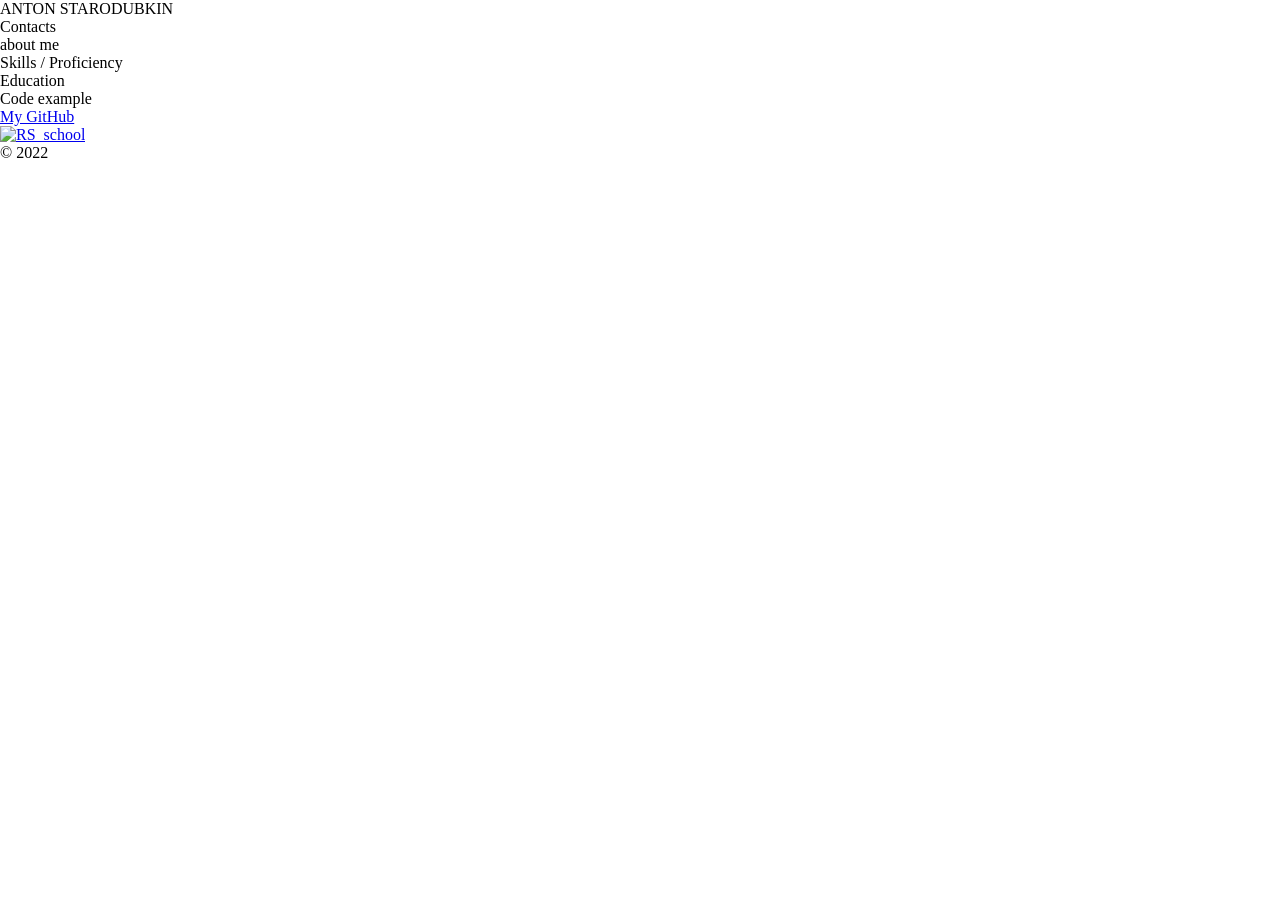
==== index.html @ 7451dd39 "feat: add HTML footer" ====
<!doctype html>
<html lang="en">
<head>
    <meta charset="UTF-8">
    <meta content="width=device-width, user-scalable=no, initial-scale=1.0, maximum-scale=1.0, minimum-scale=1.0"
          name="viewport">
    <meta content="ie=edge" http-equiv="X-UA-Compatible">
    <link href="style.css" rel="stylesheet">
    <title>My CV</title>
</head>
<body>
<div class="container">
    <header>
        <h1>ANTON STARODUBKIN</h1>
        <nav>
            <ul>
                <li>Contacts</li>
                <li>about me</li>
                <li>Skills / Proficiency</li>
                <li>Education</li>
                <li>Code example</li>
            </ul>
        </nav>
    </header>
    <main>

    </main>
    <footer>
        <div>
            <a href="#">My GitHub</a>
        </div>
        <div>
            <a href="#"><img src="#" alt="RS_school"></a>
        </div>
        <p>&copy; 2022</p>
    </footer>
</div>
</body>
</html>
---- style.css ----
* {
    box-sizing: border-box;
    margin: 0;
    padding: 0;
    border: 0;
    outline: 0;
    font-weight: inherit;
    font-style: inherit;
    font-size: 100%;
    font-family: inherit;
    vertical-align: baseline;
}
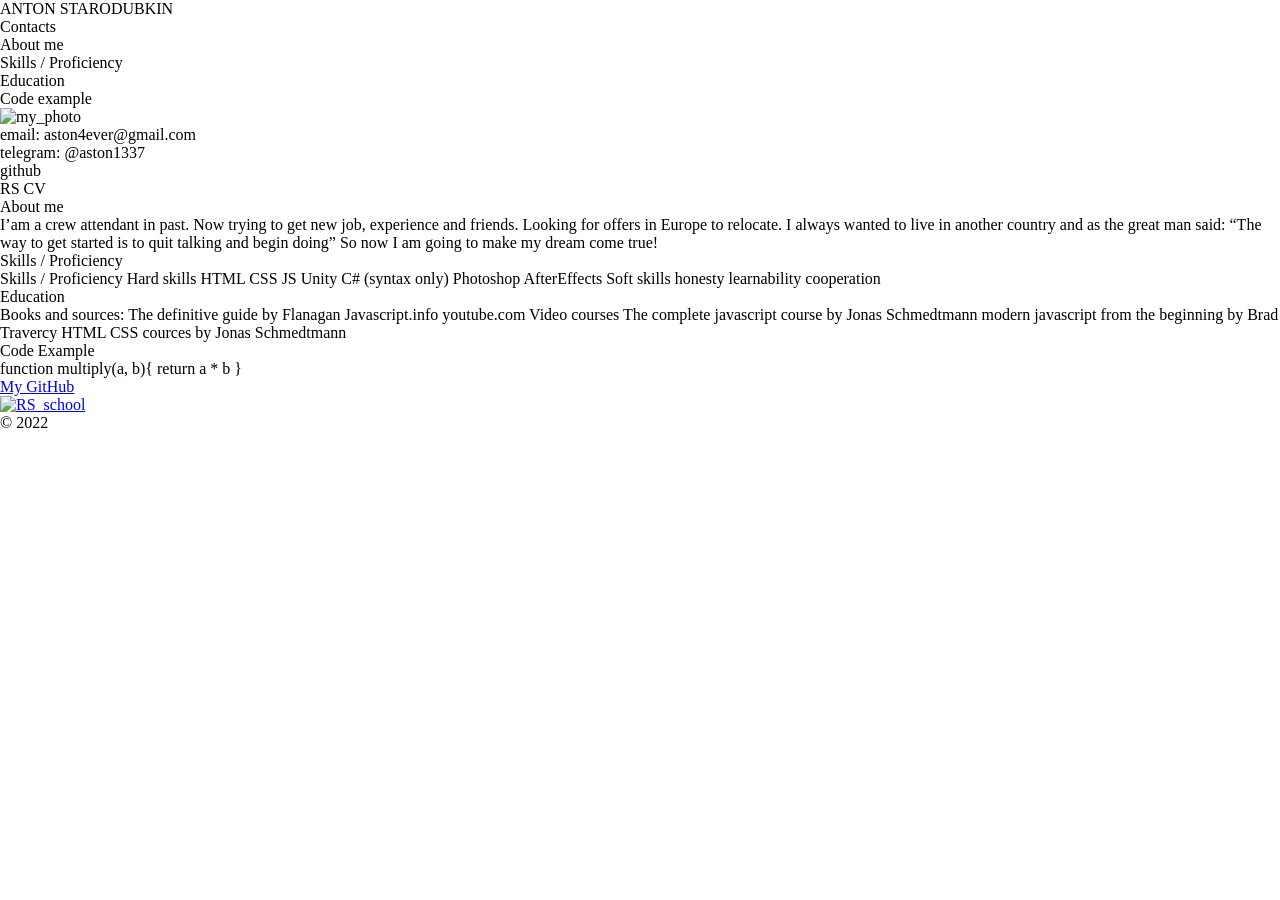
==== commit f6d5dce7: "feat: add HTML main" ====
--- a/index.html
+++ b/index.html
@@ -15,7 +15,7 @@
         <nav>
             <ul>
                 <li>Contacts</li>
-                <li>about me</li>
+                <li>About me</li>
                 <li>Skills / Proficiency</li>
                 <li>Education</li>
                 <li>Code example</li>
@@ -23,7 +23,60 @@
         </nav>
     </header>
     <main>
-
+        <section>
+            <div>
+                <img src="#" alt="my_photo">
+            </div>
+            <ul>
+                <li>email: aston4ever@gmail.com</li>
+                <li>telegram: @aston1337</li>
+                <li>github</li>
+                <li>RS CV</li>
+            </ul>
+        </section>
+        <section>
+            <h2>About me</h2>
+            <p>I’am a crew attendant in past. Now trying to get new job, experience and friends. Looking for offers in Europe to relocate. I always wanted to live in another country and as the great man said:
+                “The way to get started is to quit talking and begin doing”
+                So now I am going to make my dream come true!</p>
+        </section>
+        <section>
+            <h2>Skills / Proficiency</h2>
+            <ul>
+                Skills / Proficiency
+                Hard skills
+                HTML
+                CSS
+                JS
+                Unity
+                C# (syntax only)
+                Photoshop
+                AfterEffects
+                Soft skills
+                honesty
+                learnability
+                cooperation
+            </ul>
+        </section>
+        <section>
+            <h2>Education</h2>
+            <ul>
+                Books and sources:
+                The definitive guide by Flanagan
+                Javascript.info
+                youtube.com
+                Video courses
+                The complete javascript course by Jonas Schmedtmann
+                modern javascript from the beginning by Brad Travercy
+                HTML CSS cources by Jonas Schmedtmann
+            </ul>
+        </section>
+        <section>
+            <h2>Code Example</h2>
+            function multiply(a, b){
+            return a * b
+            }
+        </section>
     </main>
     <footer>
         <div>
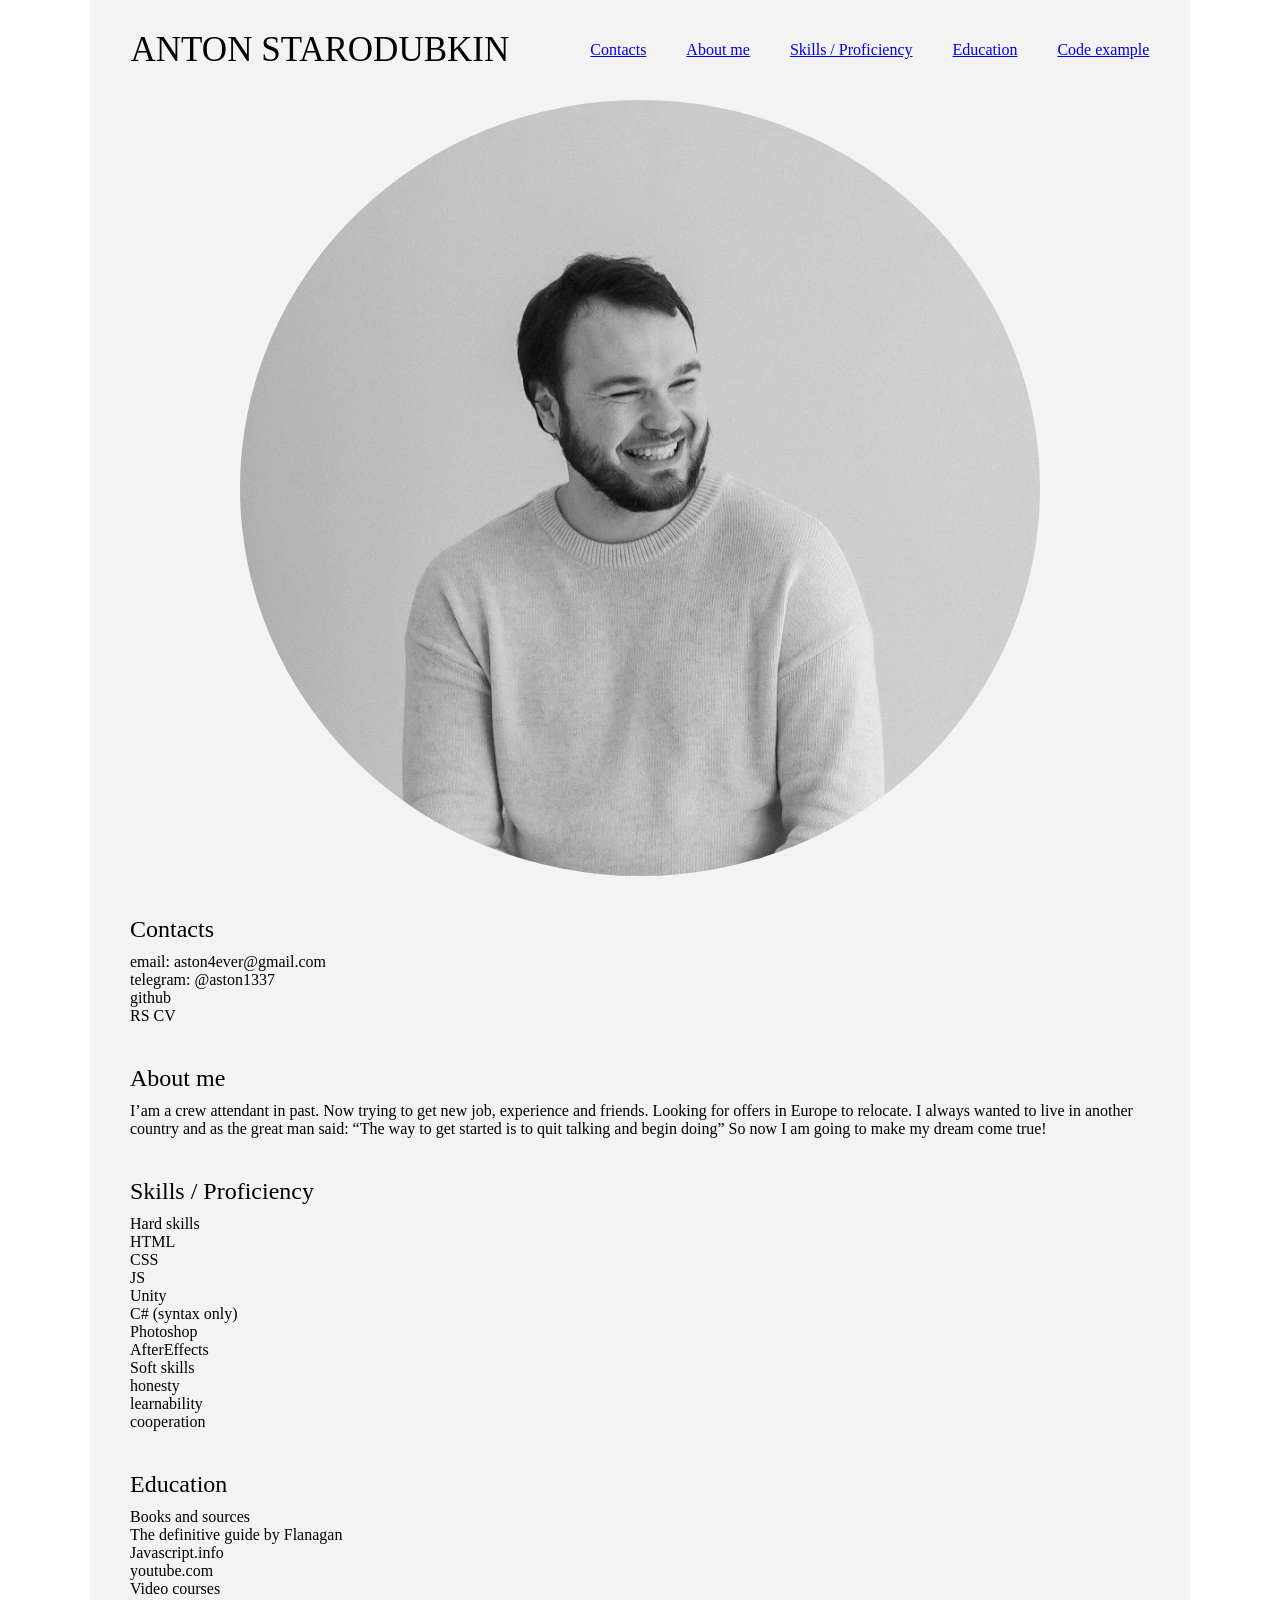
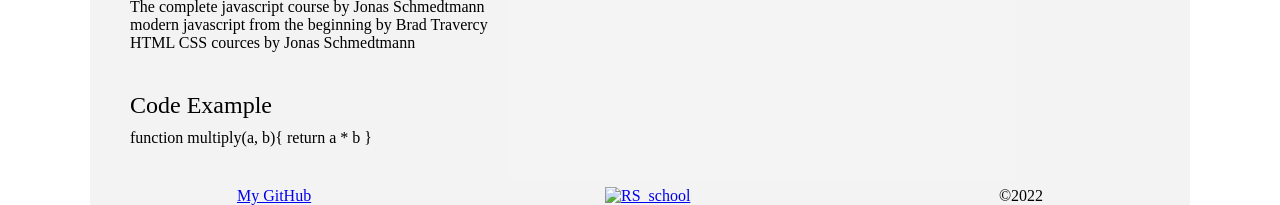
==== commit 6023cf28: "feat: add styles, update HTML lists" ====
--- a/index.html
+++ b/index.html
@@ -2,7 +2,7 @@
 <html lang="en">
 <head>
     <meta charset="UTF-8">
-    <meta content="width=device-width, user-scalable=no, initial-scale=1.0, maximum-scale=1.0, minimum-scale=1.0"
+    <meta content="width=device-width, user-scalable=yes, initial-scale=1.0, maximum-scale=2.0, minimum-scale=1.0"
           name="viewport">
     <meta content="ie=edge" http-equiv="X-UA-Compatible">
     <link href="style.css" rel="stylesheet">
@@ -10,23 +10,22 @@
 </head>
 <body>
 <div class="container">
-    <header>
+    <header class="header">
         <h1>ANTON STARODUBKIN</h1>
         <nav>
-            <ul>
-                <li>Contacts</li>
-                <li>About me</li>
-                <li>Skills / Proficiency</li>
-                <li>Education</li>
-                <li>Code example</li>
+            <ul class="navigation">
+                <li><a href="#Contacts">Contacts</a></li>
+                <li><a href="#About">About me</a></li>
+                <li><a href="#Skills">Skills / Proficiency</a></li>
+                <li><a href="#Education">Education</a></li>
+                <li><a href="#Code">Code example</a></li>
             </ul>
         </nav>
     </header>
     <main>
-        <section>
-            <div>
-                <img src="#" alt="my_photo">
-            </div>
+        <section id="Contacts">
+            <img alt="my_photo" class="my_photo" src="img/my_photo.jpg">
+            <h2>Contacts</h2>
             <ul>
                 <li>email: aston4ever@gmail.com</li>
                 <li>telegram: @aston1337</li>
@@ -34,58 +33,70 @@
                 <li>RS CV</li>
             </ul>
         </section>
-        <section>
+        <section id="About">
             <h2>About me</h2>
-            <p>I’am a crew attendant in past. Now trying to get new job, experience and friends. Looking for offers in Europe to relocate. I always wanted to live in another country and as the great man said:
+            <p>I’am a crew attendant in past. Now trying to get new job, experience and friends. Looking for offers in
+                Europe to relocate. I always wanted to live in another country and as the great man said:
                 “The way to get started is to quit talking and begin doing”
                 So now I am going to make my dream come true!</p>
         </section>
-        <section>
+        <section id="Skills">
             <h2>Skills / Proficiency</h2>
             <ul>
-                Skills / Proficiency
-                Hard skills
-                HTML
-                CSS
-                JS
-                Unity
-                C# (syntax only)
-                Photoshop
-                AfterEffects
-                Soft skills
-                honesty
-                learnability
-                cooperation
+                <li>Hard skills
+                    <ul>
+                        <li>HTML</li>
+                        <li>CSS</li>
+                        <li>JS</li>
+                        <li>Unity</li>
+                        <li>C# (syntax only)</li>
+                        <li>Photoshop</li>
+                        <li>AfterEffects</li>
+                    </ul>
+                </li>
+                <li>Soft skills
+                    <ul>
+                        <li>honesty</li>
+                        <li>learnability</li>
+                        <li>cooperation</li>
+                    </ul>
+                </li>
             </ul>
         </section>
-        <section>
+        <section id="Education">
             <h2>Education</h2>
             <ul>
-                Books and sources:
-                The definitive guide by Flanagan
-                Javascript.info
-                youtube.com
-                Video courses
-                The complete javascript course by Jonas Schmedtmann
-                modern javascript from the beginning by Brad Travercy
-                HTML CSS cources by Jonas Schmedtmann
+                <li>Books and sources
+                    <ul>
+                        <li>The definitive guide by Flanagan</li>
+                        <li>Javascript.info</li>
+                        <li>youtube.com</li>
+                    </ul>
+                </li>
+                <li>Video courses
+                    <ul>
+                        <li>The complete javascript course by Jonas Schmedtmann</li>
+                        <li>modern javascript from the beginning by Brad Travercy</li>
+                        <li>HTML CSS cources by Jonas Schmedtmann</li>
+                    </ul>
+                </li>
             </ul>
         </section>
-        <section>
+        <section id="Code">
             <h2>Code Example</h2>
-            function multiply(a, b){
-            return a * b
-            }
+            <code>function multiply(a, b){
+                return a * b
+                }</code>
         </section>
     </main>
     <footer>
         <div>
-            <a href="#">My GitHub</a>
+            <a href="https://github.com/aston1337">My GitHub</a>
         </div>
         <div>
-            <a href="#"><img src="#" alt="RS_school"></a>
+            <a href="https://rs.school/js-stage0/"><img alt="RS_school" class="RS" src="img/rs_school.svg"></a>
         </div>
-        <p>&copy; 2022</p>
+        <p>&copy;2022</p>
     </footer>
 </div>
 </body>
--- a/style.css
+++ b/style.css
@@ -9,5 +9,48 @@
     font-size: 100%;
     font-family: inherit;
     vertical-align: baseline;
+    list-style: none;
+}
+h1 {
+    font-size: 35px;
+}
+.container  {
+    max-width: 1100px;
+    margin: 0 auto;
+    background-color: rgba(240,240,240,0.76);
+}
+.header {
+    display: flex;
+    justify-content: space-around;
+    align-items: center;
+    min-height: 100px;
+}
+.navigation{
+    display: flex;
+    gap: 40px;
+
+}
+.my_photo{
+    display: block;
+    margin: 0 auto;
+    margin-bottom: 40px;
+    width: 800px;
+    border-radius: 50%;
+}
+h2  {
+    font-size: 24px;
+    margin-bottom: 10px;
+}
+section {
+    margin-bottom: 40px;
+    padding: 0 40px;
 }
 
+footer {
+    display: flex;
+    justify-content: space-around;
+}
+.RS {
+    min-width: 100px;
+}
+
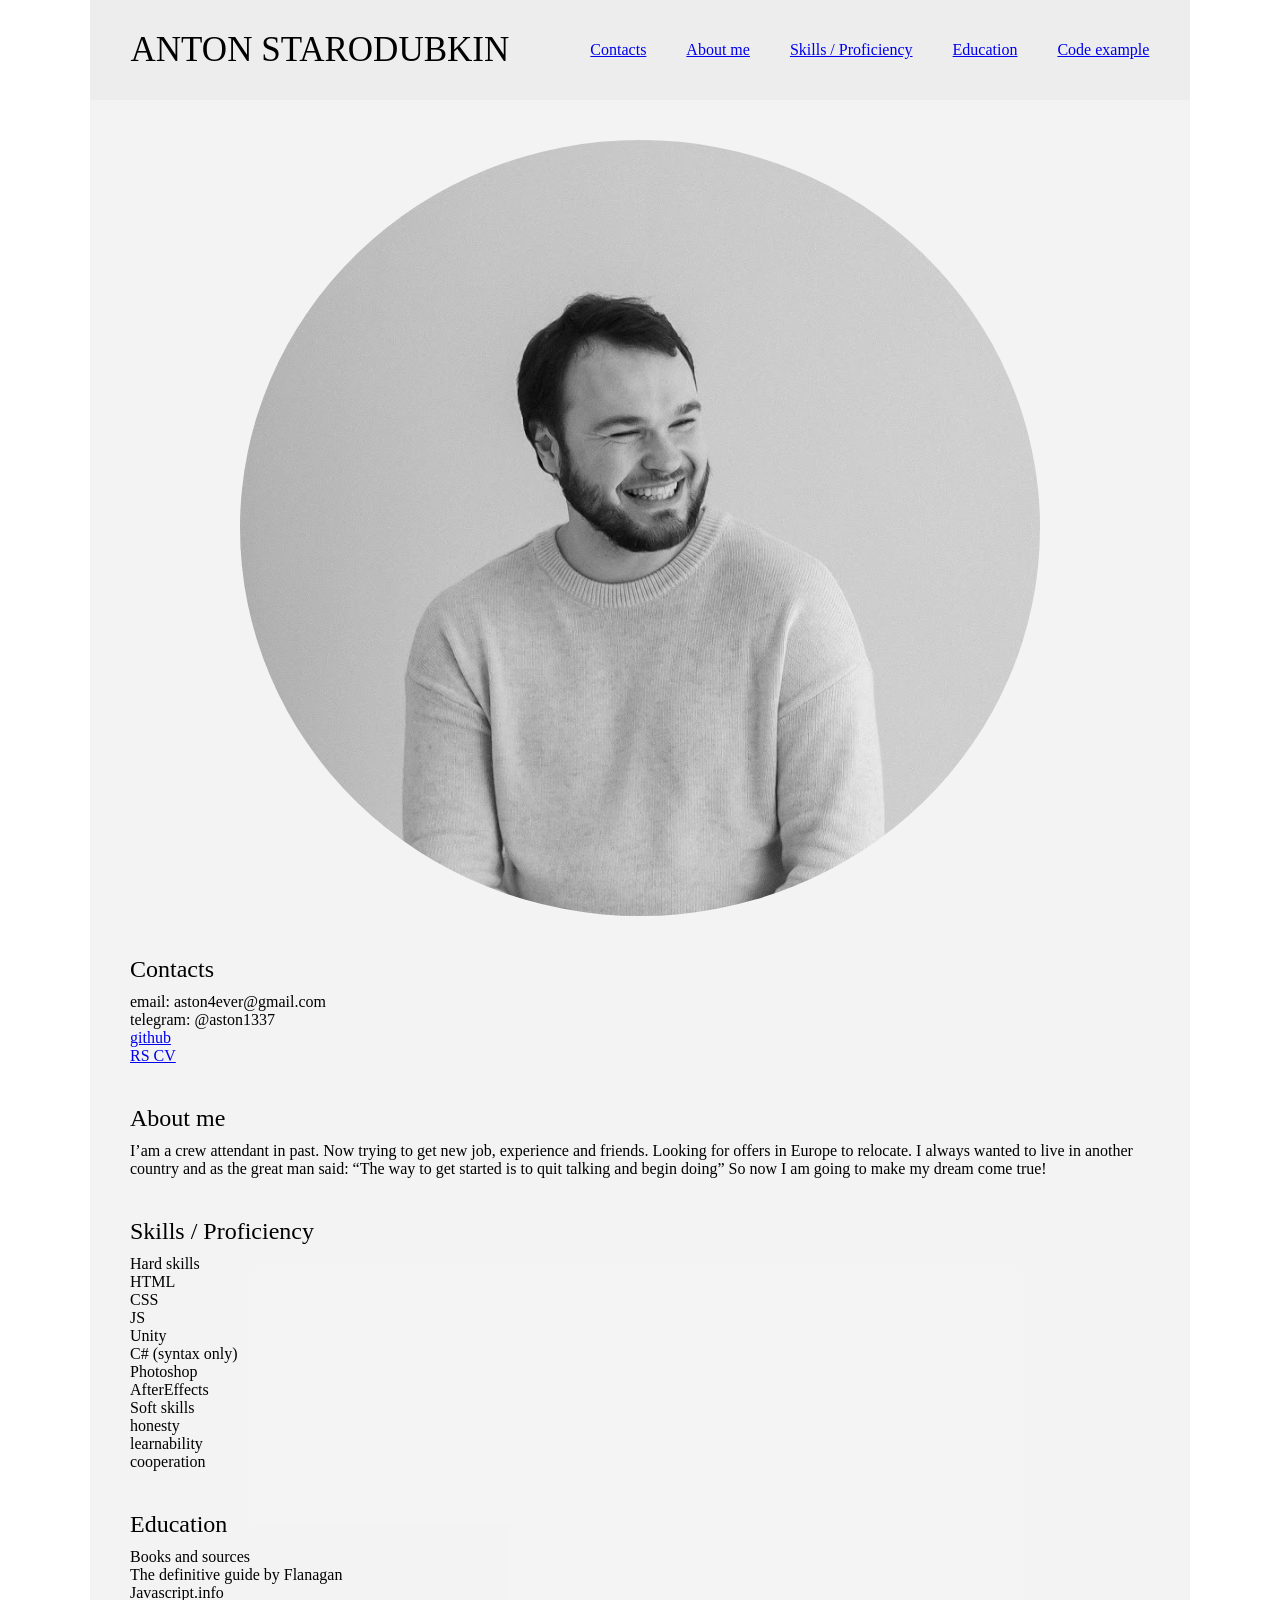
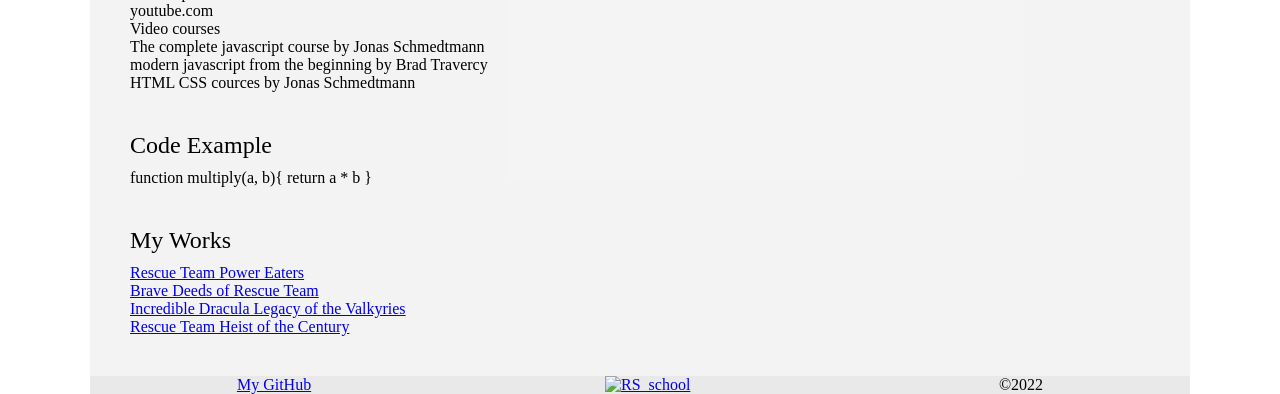
==== commit 2cf8e5be: "feat: add HTML work links" ====
--- a/index.html
+++ b/index.html
@@ -29,8 +29,8 @@
             <ul>
                 <li>email: aston4ever@gmail.com</li>
                 <li>telegram: @aston1337</li>
-                <li>github</li>
-                <li>RS CV</li>
+                <li><a href="https://github.com/aston1337">github</a></li>
+                <li><a href="https://app.rs.school/cv/edit"> RS CV</a></li>
             </ul>
         </section>
         <section id="About">
@@ -87,6 +87,13 @@
             <code>function multiply(a, b){
                 return a * b
                 }</code>
+            <h2>My Works</h2>
+            <ul>
+                <li><a href="https://store.steampowered.com/app/1831320/Rescue_Team_Power_Eaters">Rescue Team Power Eaters</a></li>
+                <li><a href="https://store.steampowered.com/app/1579780/Brave_Deeds_of_Rescue_Team">Brave Deeds of Rescue Team</a></li>
+                <li><a href="https://store.steampowered.com/app/1644020/Incredible_Dracula_Legacy_of_the_Valkyries">Incredible Dracula Legacy of the Valkyries</a></li>
+                <li><a href="https://store.steampowered.com/app/1901560/Rescue_Team_Heist_of_the_Century">Rescue Team Heist of the Century</a></li>
+            </ul>
         </section>
     </main>
     <footer>
--- a/style.css
+++ b/style.css
@@ -23,7 +23,9 @@
     display: flex;
     justify-content: space-around;
     align-items: center;
+    margin-bottom: 40px;
     min-height: 100px;
+    background-color: rgba(235,235,235,0.76);
 }
 .navigation{
     display: flex;
@@ -40,6 +42,7 @@
 h2  {
     font-size: 24px;
     margin-bottom: 10px;
+    margin-top: 40px;
 }
 section {
     margin-bottom: 40px;
@@ -49,8 +52,12 @@
 footer {
     display: flex;
     justify-content: space-around;
+    align-items: center;
+    background-color: rgba(230,230,230,0.76);;
 }
 .RS {
     min-width: 100px;
 }
-
+code {
+    margin-bottom: 40px;
+}
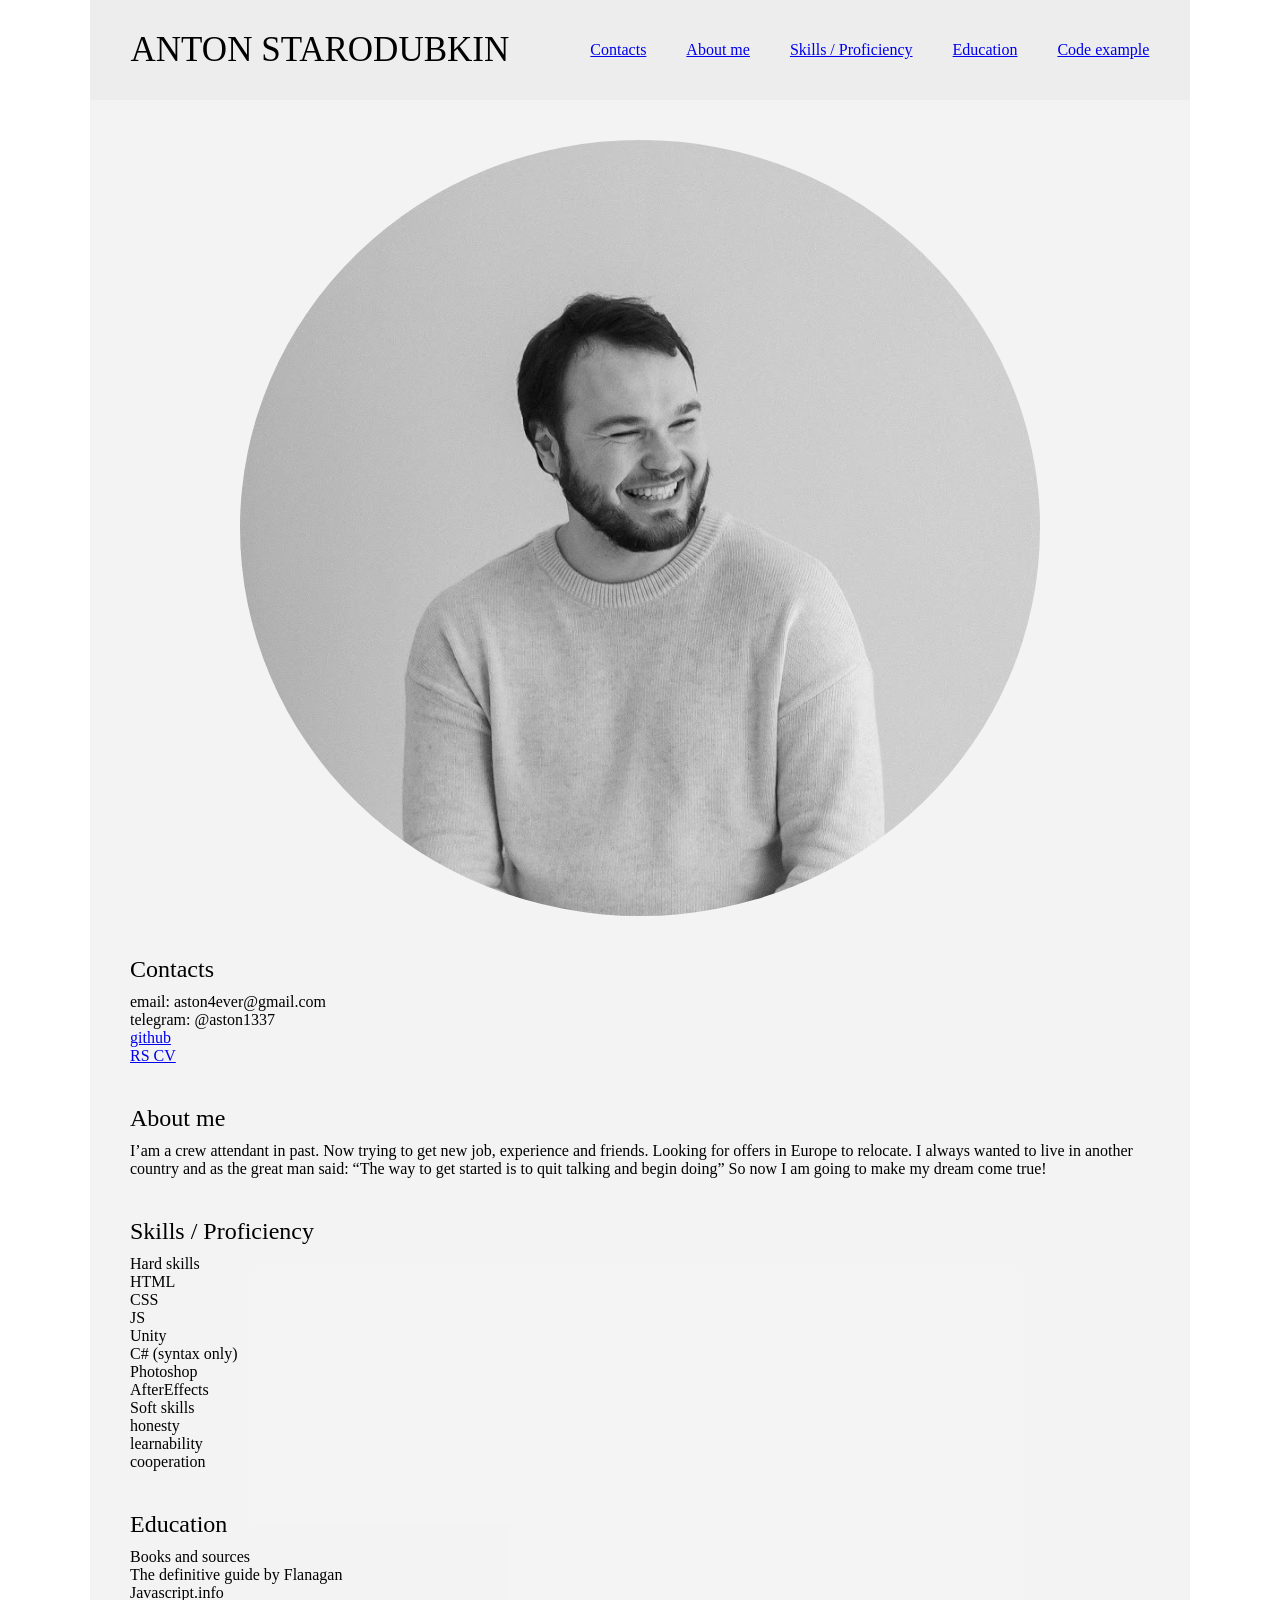
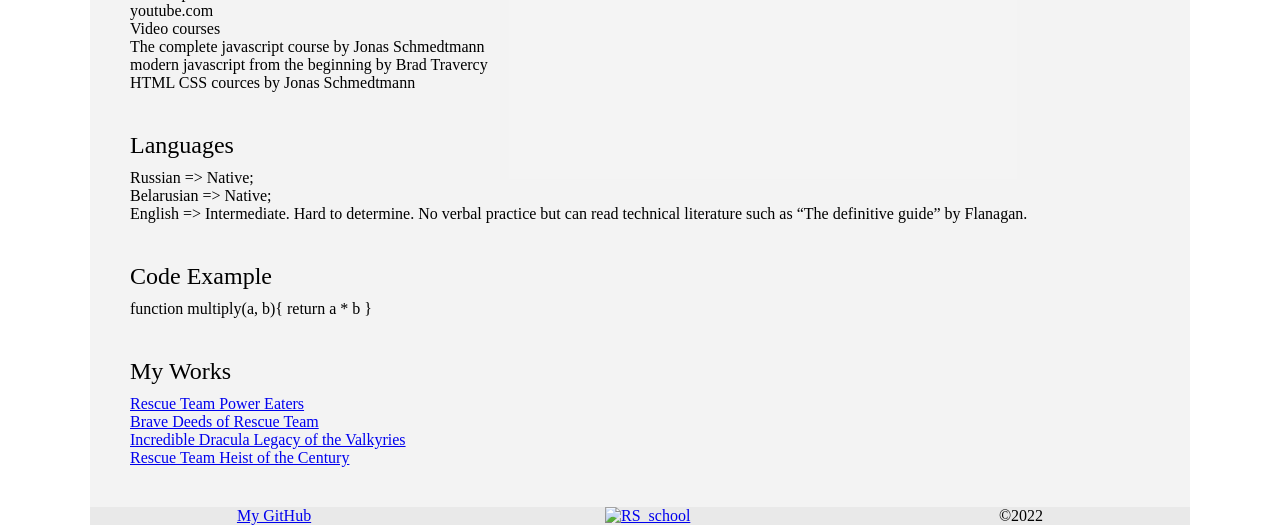
==== commit 2a6c3d36: "feat: add languages" ====
--- a/index.html
+++ b/index.html
@@ -81,6 +81,12 @@
                     </ul>
                 </li>
             </ul>
+            <h2>Languages</h2>
+            <ul>
+            <li>Russian => Native;</li>
+            <li>Belarusian => Native;</li>
+            <li>English => Intermediate. Hard to determine. No verbal practice but can read technical literature such as “The definitive guide” by Flanagan.</li>
+            </ul>
         </section>
         <section id="Code">
             <h2>Code Example</h2>
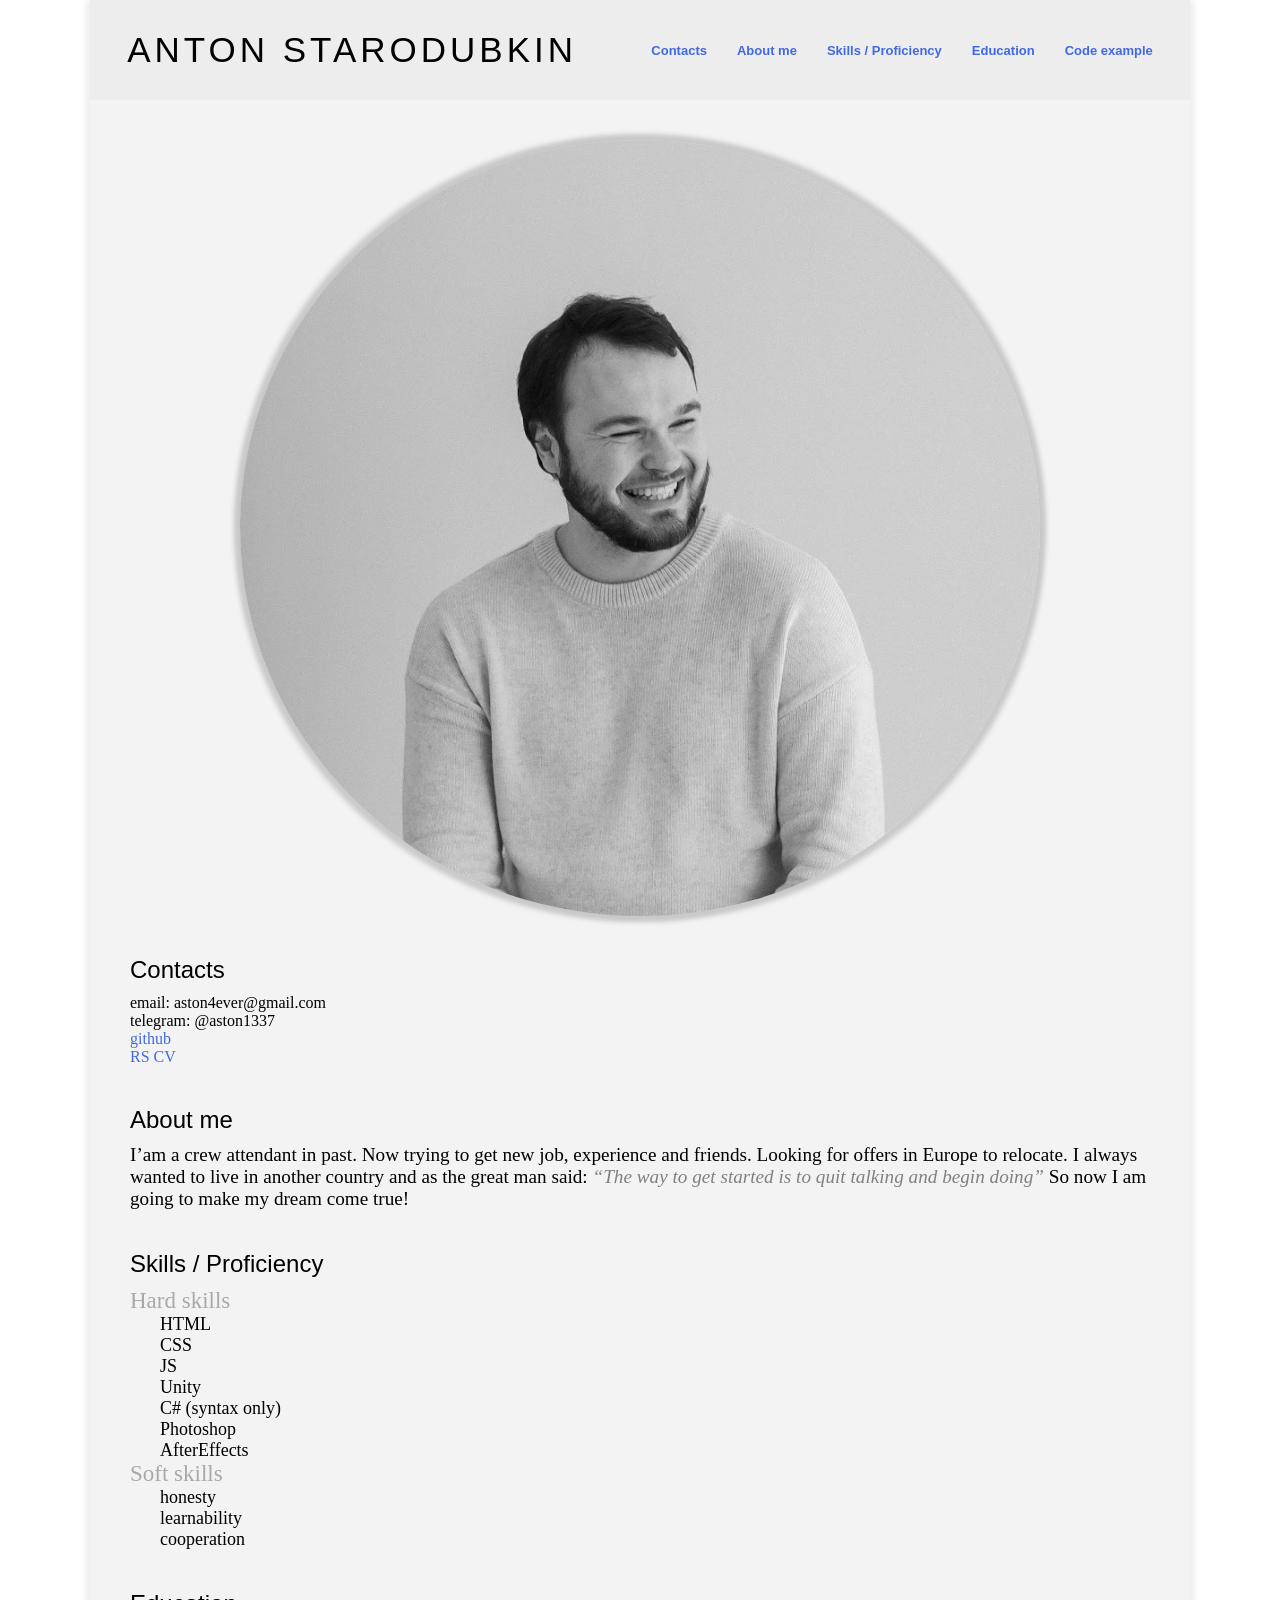
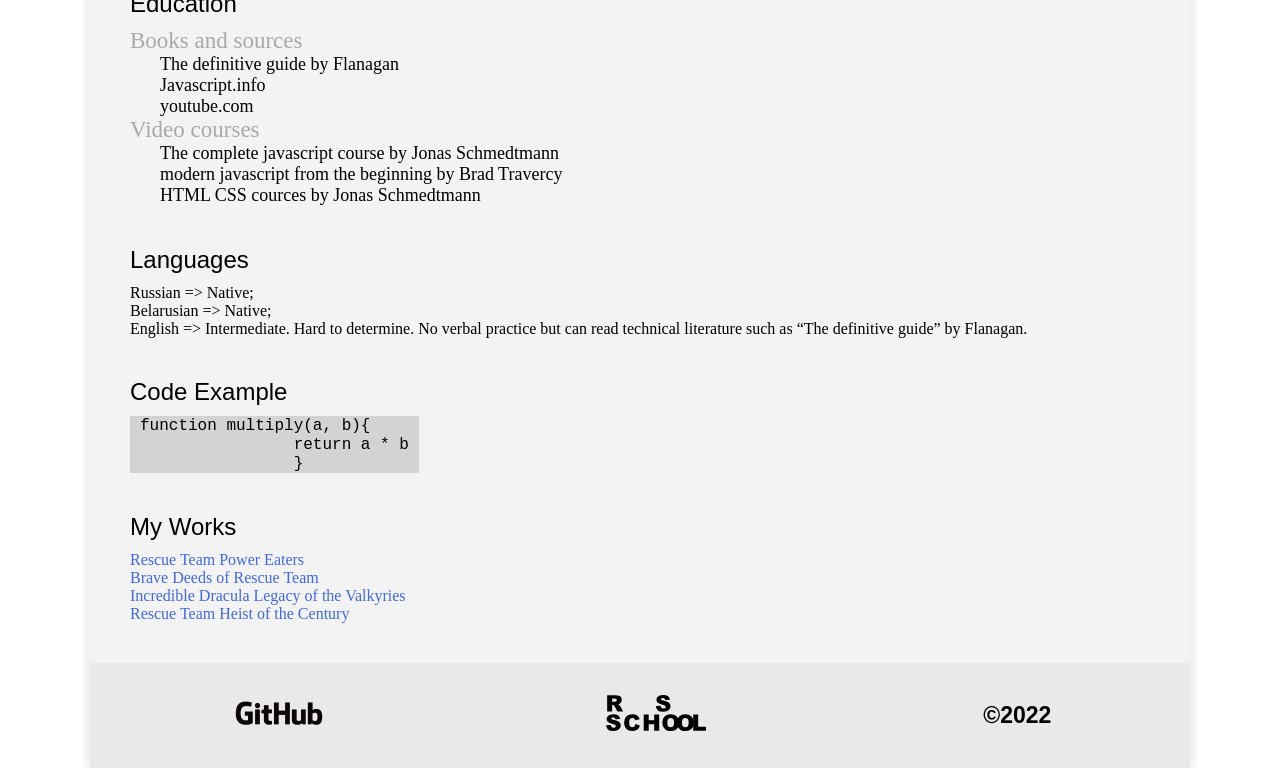
==== commit 0de2a2c5: "feat: add GH picture, update styles, update HTML code tag" ====
--- a/index.html
+++ b/index.html
@@ -35,16 +35,16 @@
         </section>
         <section id="About">
             <h2>About me</h2>
-            <p>I’am a crew attendant in past. Now trying to get new job, experience and friends. Looking for offers in
+            <p class="about-me">I’am a crew attendant in past. Now trying to get new job, experience and friends. Looking for offers in
                 Europe to relocate. I always wanted to live in another country and as the great man said:
-                “The way to get started is to quit talking and begin doing”
+                <q>The way to get started is to quit talking and begin doing</q>
                 So now I am going to make my dream come true!</p>
         </section>
         <section id="Skills">
             <h2>Skills / Proficiency</h2>
             <ul>
-                <li>Hard skills
-                    <ul>
+                <li class="outer-list">Hard skills
+                    <ul class="inner-list">
                         <li>HTML</li>
                         <li>CSS</li>
                         <li>JS</li>
@@ -54,8 +54,8 @@
                         <li>AfterEffects</li>
                     </ul>
                 </li>
-                <li>Soft skills
-                    <ul>
+                <li class="outer-list">Soft skills
+                    <ul class="inner-list">
                         <li>honesty</li>
                         <li>learnability</li>
                         <li>cooperation</li>
@@ -65,16 +65,16 @@
         </section>
         <section id="Education">
             <h2>Education</h2>
-            <ul>
+            <ul class="outer-list">
                 <li>Books and sources
-                    <ul>
+                    <ul class="inner-list">
                         <li>The definitive guide by Flanagan</li>
                         <li>Javascript.info</li>
                         <li>youtube.com</li>
                     </ul>
                 </li>
                 <li>Video courses
-                    <ul>
+                    <ul class="inner-list">
                         <li>The complete javascript course by Jonas Schmedtmann</li>
                         <li>modern javascript from the beginning by Brad Travercy</li>
                         <li>HTML CSS cources by Jonas Schmedtmann</li>
@@ -90,9 +90,11 @@
         </section>
         <section id="Code">
             <h2>Code Example</h2>
-            <code>function multiply(a, b){
+            <div class="code-container">
+            <pre><code>function multiply(a, b){
                 return a * b
-                }</code>
+                }</code></pre>
+            </div>
             <h2>My Works</h2>
             <ul>
                 <li><a href="https://store.steampowered.com/app/1831320/Rescue_Team_Power_Eaters">Rescue Team Power Eaters</a></li>
@@ -104,12 +106,12 @@
     </main>
     <footer>
         <div>
-            <a href="https://github.com/aston1337">My GitHub</a>
+            <a href="https://github.com/aston1337"><img class="git" src="img/GitHub_Logo.png" alt="github_logo"></a>
         </div>
         <div>
             <a href="https://rs.school/js-stage0/"><img alt="RS_school" class="RS" src="img/rs_school.svg"></a>
         </div>
-        <p>&copy;2022</p>
+        <p class="copy">&copy;2022</p>
     </footer>
 </div>
 </body>
--- a/style.css
+++ b/style.css
@@ -13,11 +13,14 @@
 }
 h1 {
     font-size: 35px;
+    font-family: "MS Gothic", sans-serif;
+    letter-spacing: 4px;
 }
 .container  {
     max-width: 1100px;
     margin: 0 auto;
     background-color: rgba(240,240,240,0.76);
+    box-shadow: -5px 0 5px rgba(235,235,235,0.76), 5px 0 5px rgba(235,235,235,0.76) ;
 }
 .header {
     display: flex;
@@ -29,13 +32,17 @@
 }
 .navigation{
     display: flex;
-    gap: 40px;
+    gap: 30px;
+    font-family: "Roboto Light", sans-serif;
+    font-weight: bold;
+    font-size: small;
 
 }
 .my_photo{
     display: block;
     margin: 0 auto;
     margin-bottom: 40px;
+    box-shadow: -5px 5px 5px rgba(200,200,200,0.90), -5px -5px 5px rgba(200,200,200,0.90), 5px -5px 5px rgba(200,200,200,0.90), 5px 5px 5px rgba(200,200,200,0.90);
     width: 800px;
     border-radius: 50%;
 }
@@ -43,6 +50,7 @@
     font-size: 24px;
     margin-bottom: 10px;
     margin-top: 40px;
+    font-family: sans-serif;
 }
 section {
     margin-bottom: 40px;
@@ -53,6 +61,7 @@
     display: flex;
     justify-content: space-around;
     align-items: center;
+    padding: 30px 0;
     background-color: rgba(230,230,230,0.76);;
 }
 .RS {
@@ -60,4 +69,47 @@
 }
 code {
     margin-bottom: 40px;
+    font-family: monospace, sans-serif;
 }
+.code-container {
+    display: inline-block;
+    padding: 0 10px;
+    background-color: lightgrey;
+}
+a {
+    text-decoration: none;
+    color: royalblue;
+}
+a:hover{
+    color: orangered;
+}
+a:hover:visited {
+    color: orangered;
+}
+a:visited {
+    color: royalblue;
+}
+.about-me{
+    font-size: larger;
+}
+q {
+    font-style: italic;
+    color: grey;
+}
+.outer-list {
+    color: darkgray;
+    font-size: 23px;
+}
+.inner-list {
+    padding: 0 30px;
+    font-size: 18px;
+    color: black;
+}
+.git {
+    width: 100px;
+}
+.copy {
+    font-family: "Roboto Light", sans-serif;
+    font-size: 23px;
+    font-weight: 600;
+}
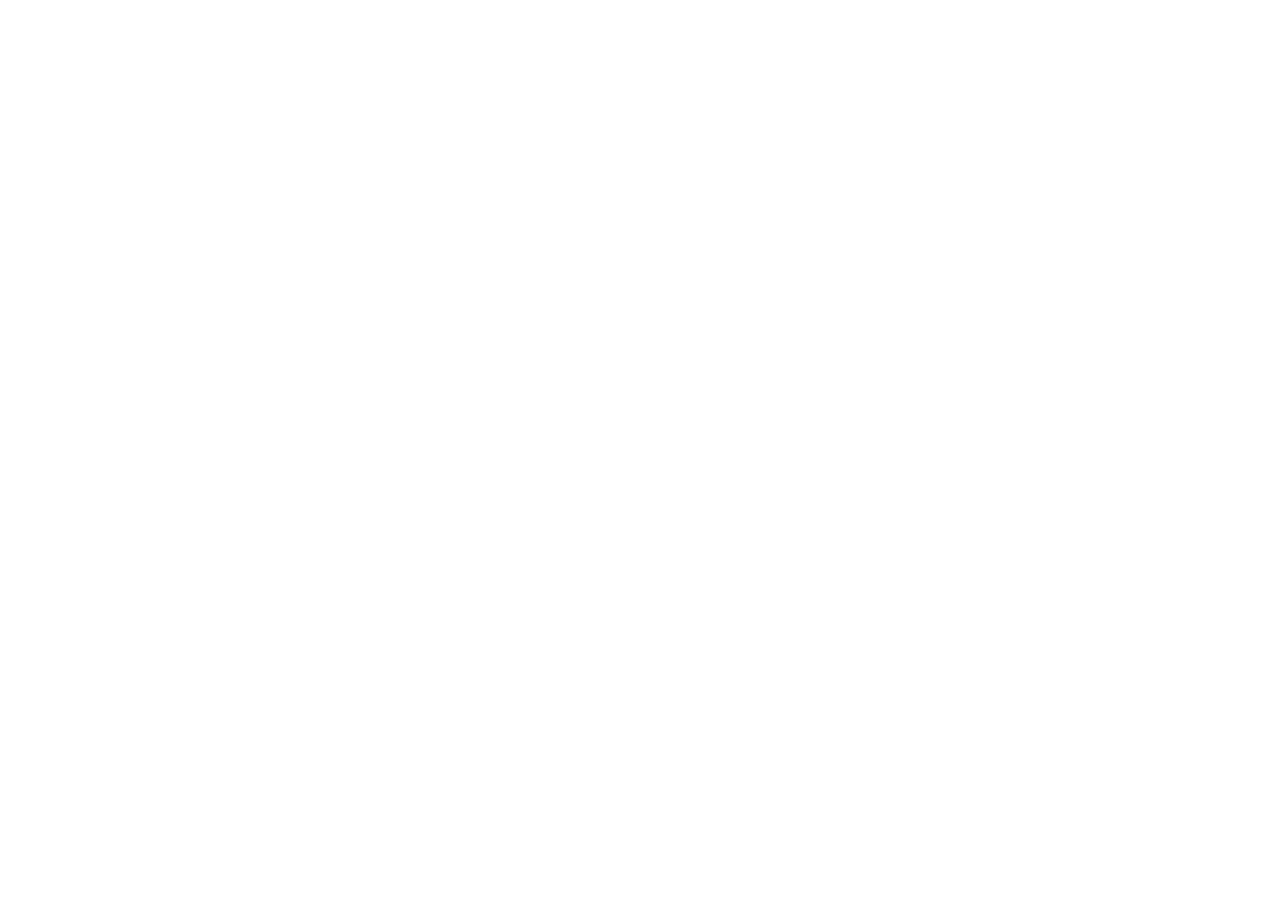
==== commit 105029f9: "feat: add skeleton" ====
--- a/index.html
+++ b/index.html
@@ -1,118 +1,13 @@
 <!doctype html>
 <html lang="en">
 <head>
-    <meta charset="UTF-8">
-    <meta content="width=device-width, user-scalable=yes, initial-scale=1.0, maximum-scale=2.0, minimum-scale=1.0"
-          name="viewport">
-    <meta content="ie=edge" http-equiv="X-UA-Compatible">
-    <link href="style.css" rel="stylesheet">
-    <title>My CV</title>
+	<meta charset="UTF-8">
+	<meta name="viewport"
+		  content="width=device-width, user-scalable=no, initial-scale=1.0, maximum-scale=1.0, minimum-scale=1.0">
+	<meta http-equiv="X-UA-Compatible" content="ie=edge">
+	<title>Document</title>
 </head>
 <body>
-<div class="container">
-    <header class="header">
-        <h1>ANTON STARODUBKIN</h1>
-        <nav>
-            <ul class="navigation">
-                <li><a href="#Contacts">Contacts</a></li>
-                <li><a href="#About">About me</a></li>
-                <li><a href="#Skills">Skills / Proficiency</a></li>
-                <li><a href="#Education">Education</a></li>
-                <li><a href="#Code">Code example</a></li>
-            </ul>
-        </nav>
-    </header>
-    <main>
-        <section id="Contacts">
-            <img alt="my_photo" class="my_photo" src="img/my_photo.jpg">
-            <h2>Contacts</h2>
-            <ul>
-                <li>email: aston4ever@gmail.com</li>
-                <li>telegram: @aston1337</li>
-                <li><a href="https://github.com/aston1337">github</a></li>
-                <li><a href="https://app.rs.school/cv/edit"> RS CV</a></li>
-            </ul>
-        </section>
-        <section id="About">
-            <h2>About me</h2>
-            <p class="about-me">I’am a crew attendant in past. Now trying to get new job, experience and friends. Looking for offers in
-                Europe to relocate. I always wanted to live in another country and as the great man said:
-                <q>The way to get started is to quit talking and begin doing</q>
-                So now I am going to make my dream come true!</p>
-        </section>
-        <section id="Skills">
-            <h2>Skills / Proficiency</h2>
-            <ul>
-                <li class="outer-list">Hard skills
-                    <ul class="inner-list">
-                        <li>HTML</li>
-                        <li>CSS</li>
-                        <li>JS</li>
-                        <li>Unity</li>
-                        <li>C# (syntax only)</li>
-                        <li>Photoshop</li>
-                        <li>AfterEffects</li>
-                    </ul>
-                </li>
-                <li class="outer-list">Soft skills
-                    <ul class="inner-list">
-                        <li>honesty</li>
-                        <li>learnability</li>
-                        <li>cooperation</li>
-                    </ul>
-                </li>
-            </ul>
-        </section>
-        <section id="Education">
-            <h2>Education</h2>
-            <ul class="outer-list">
-                <li>Books and sources
-                    <ul class="inner-list">
-                        <li>The definitive guide by Flanagan</li>
-                        <li>Javascript.info</li>
-                        <li>youtube.com</li>
-                    </ul>
-                </li>
-                <li>Video courses
-                    <ul class="inner-list">
-                        <li>The complete javascript course by Jonas Schmedtmann</li>
-                        <li>modern javascript from the beginning by Brad Travercy</li>
-                        <li>HTML CSS cources by Jonas Schmedtmann</li>
-                    </ul>
-                </li>
-            </ul>
-            <h2>Languages</h2>
-            <ul>
-            <li>Russian => Native;</li>
-            <li>Belarusian => Native;</li>
-            <li>English => Intermediate. Hard to determine. No verbal practice but can read technical literature such as “The definitive guide” by Flanagan.</li>
-            </ul>
-        </section>
-        <section id="Code">
-            <h2>Code Example</h2>
-            <div class="code-container">
-            <pre><code>function multiply(a, b){
-                return a * b
-                }</code></pre>
-            </div>
-            <h2>My Works</h2>
-            <ul>
-                <li><a href="https://store.steampowered.com/app/1831320/Rescue_Team_Power_Eaters">Rescue Team Power Eaters</a></li>
-                <li><a href="https://store.steampowered.com/app/1579780/Brave_Deeds_of_Rescue_Team">Brave Deeds of Rescue Team</a></li>
-                <li><a href="https://store.steampowered.com/app/1644020/Incredible_Dracula_Legacy_of_the_Valkyries">Incredible Dracula Legacy of the Valkyries</a></li>
-                <li><a href="https://store.steampowered.com/app/1901560/Rescue_Team_Heist_of_the_Century">Rescue Team Heist of the Century</a></li>
-            </ul>
-        </section>
-    </main>
-    <footer>
-        <div>
-            <a href="https://github.com/aston1337"><img class="git" src="img/GitHub_Logo.png" alt="github_logo"></a>
-        </div>
-        <div>
-            <a href="https://rs.school/js-stage0/"><img alt="RS_school" class="RS" src="img/rs_school.svg"></a>
-        </div>
-        <p class="copy">&copy;2022</p>
-    </footer>
-</div>
+
 </body>
 </html>
